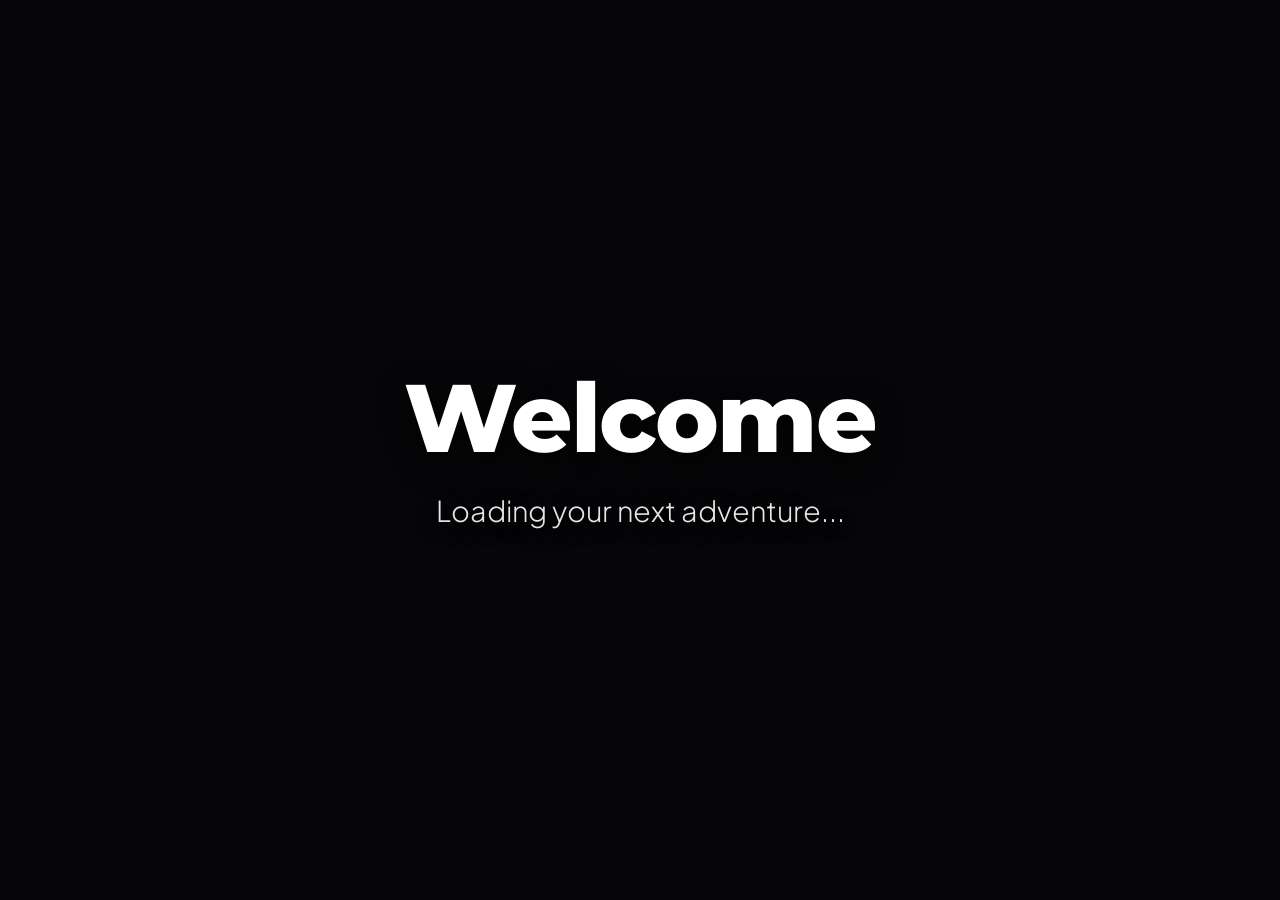
==== index.html @ 2913c12f "Add files via upload" ====
<!DOCTYPE html>
<html lang="en">
<head>
<meta charset="utf-8">
<meta name="viewport" content="width=device-width, initial-scale=1, viewport-fit=cover">
<title>TWSA Training & Services | Stay Safe. Stay Smart. Stay Ahead.</title>
<meta name="description" content="TWSA Training & Services is a Ugandan company delivering accredited safety, technical, driver and rider training for oil and gas, energy and construction.">
<link rel="preconnect" href="https://fonts.googleapis.com">
<link rel="preconnect" href="https://fonts.gstatic.com" crossorigin>
<link href="https://fonts.googleapis.com/css2?family=Montserrat:ital,wght@0,300;0,400;0,500;0,600;0,700;0,800;1,500&family=Plus+Jakarta+Sans:wght@400;500;600;700&display=swap" rel="stylesheet">
<link rel="stylesheet" href="https://cdnjs.cloudflare.com/ajax/libs/font-awesome/6.4.0/css/all.min.css">
<link rel="stylesheet" href="css/style.css">
<link rel="stylesheet" href="css/hero-slider.css">
</head>
<body>

<!-- =========================================
     INTRO VIDEO OVERLAY (index only)
     ========================================= -->
<div id="intro-overlay">
  <video class="hero-video" id="heroVideo" muted playsinline preload="auto"
    poster="images/hero.jpg"></video>
  <div class="hero-video-overlay"></div>
  <div class="intro-content">
    <h1>Welcome</h1>
    <p>Loading your next adventure...</p>
  </div>
</div>

<!-- =========================================
     MAIN WEBSITE (hidden until video ends)
     ========================================= -->
<div id="main-website">

<a class="skip" href="#main">Skip to content</a>

<!-- LAKBAY-STYLE HEADER -->
<header class="site">
  <a class="brand" href="index.html" aria-label="TWSA home">
    <img src="images/logo.png" alt="TWSA logo" width="40" height="40">
    <span><b>TWSA</b><small>Training &amp; Services</small></span>
  </a>

  <ul class="nav-links">
    <li class="active"><a href="index.html">Home</a></li>
    <li><a href="services.html">Services</a></li>
    <li><a href="index.html#driving">Driving</a></li>
    <li><a href="team.html">Team</a></li>
    <li><a href="contact.html">Contact</a></li>
  </ul>

  <div class="nav-buttons">
    <button class="theme" aria-label="Toggle dark mode"><i class="fa-regular fa-moon"></i></button>
    <a class="btn-login" href="contact.html" style="text-decoration:none">Get a quote</a>
  </div>
</header>

<main id="main">

<!-- HERO (Lakbay-style slider) -->
<section class="lk-hero">
  <div class="bg-image" id="main-bg"></div>
  <div class="overlay"></div>

  <div class="marquee-container">
    <div class="marquee-icon"><i class="fa-solid fa-helmet-safety"></i> <strong>Safety First:</strong></div>
    <div class="marquee-content"><span>Always wear appropriate PPE for your task. • Report all near-misses and hazards immediately. • Keep emergency exits and fire extinguishers clear at all times. • Follow lockout/tagout procedures before maintaining machinery. • Stay alert, avoid distractions, and never take unsafe shortcuts.</span></div>
  </div>

  <div class="hero-content">
    <div class="location"><i class="fa-solid fa-location-dot"></i> <span id="location-text">Kampala, Uganda</span></div>
    <h1 id="title-text">FIRE SAFETY<br>&amp; FIGHTING</h1>
    <p id="desc-text">Stay Safe. Stay Smart. Stay Ahead. Accredited safety and technical training for East Africa's workforce.</p>
    <div class="action-buttons">
      <a class="btn-explore" href="services.html">Explore courses</a>
      <a class="btn-bookmark" href="contact.html" aria-label="Request a quote"><i class="fa-regular fa-bookmark"></i></a>
    </div>
  </div>

  <div class="thumbnail-container">
    <button class="card active" aria-label="Fire safety"><img src="images/6.jpg" alt=""><div class="card-info"><small>Emergency response</small><h3>FIRE<br>FIGHTING</h3></div></button>
    <button class="card" aria-label="Fire marshal"><img src="images/5.jpg" alt=""><div class="card-info"><small>Hands-on drills</small><h3>FIRE<br>MARSHAL</h3></div></button>
    <button class="card" aria-label="Alarm systems"><img src="images/4.jpg" alt=""><div class="card-info"><small>Detection systems</small><h3>ALARMS &amp;<br>DETECTION</h3></div></button>
  </div>
</section>

<!-- STATS -->
<div class="stats">
  <div class="wrap">
    <ul>
      <li><b>1,200+</b><span>Certified trainees</span></li>
      <li><b>08</b><span>Satisfied partner companies</span></li>
      <li><b>10</b><span>Core training programs</span></li>
      <li><b>6</b><span>Lead trainers with national and international certification</span></li>
    </ul>
    <div class="stat-notes">
      <p><b>08 satisfied companies.</b> Proud to partner with forward-thinking companies, delivering tailored training and innovative solutions that drive growth, efficiency and lasting impact.</p>
      <p><b>1,200 certified trainees.</b> Successfully trained and certified over 1,200 individuals, equipping them with practical skills, industry knowledge and the confidence to excel in their careers.</p>
    </div>
  </div>
</div>

<!-- ABOUT -->
<section id="about">
  <div class="wrap">
    <div class="about-grid">
      <div class="about-photos">
        <img class="a1" src="images/about.jpg" alt="Trainees practising breathing apparatus rescue on a slope">
        <img class="a2" src="images/gas.jpg" alt="Hands holding a multi-gas detector during a training session">
      </div>
      <div class="about-copy">
        <div class="sec-head" style="margin-bottom:22px"><h2>Walk the journey. Level up.</h2></div>
        <p>More than a service provider, we are your trusted partner on the path to success. We believe in walking alongside you, empowering action through knowledge, driving growth through innovation, and turning your potential into tangible results.</p>
        <p>TWSA Training and Services is a Ugandan company committed to delivering professional, accredited, and industry-relevant training programs. We specialize in technical and safety training for the oil and gas, energy, and construction sectors, with a strong focus on national content and local workforce development.</p>
        <p>Our certifications ensure participants meet global standards, enhancing safety, compliance, and workforce skills across the region.</p>
        <div class="vm">
          <div>
            <h3>Vision</h3>
            <p>To be the trusted partner in workforce transformation and technical skills development across East Africa, driving excellence through quality training and strategic services.</p>
          </div>
          <div>
            <h3>Mission statement</h3>
            <p>To empower individuals and industries through world-class training, certification, and workforce solutions that support safety, competence, and sustainable development in key economic sectors.</p>
          </div>
        </div>
      </div>
    </div>
    <h3 class="sub-h" style="margin-top:70px">Why choose us?</h3>
    <ul class="why">
      <li>Quality Service Guaranteed</li>
      <li>Experience You Can Trust</li>
      <li>Certified &amp; Experienced Trainers</li>
      <li>Comprehensive Curriculum</li>
      <li>Flexible Scheduling</li>
      <li>Affordable Pricing</li>
    </ul>
  </div>
</section>

<!-- MORE PROGRAMS (from company profile) -->
<section id="programs">
  <div class="wrap">
    <div class="sec-head">
      <h2>Specialist technical programs</h2>
      <p>Beyond first aid, fire and driving, we train teams in inspection, hazardous-area and rescue skills. <a href="services.html">See all courses</a>.</p>
    </div>
    <div class="prog-grid">
      <article class="prog"><img src="images/iecex.jpg" alt="IECEx training" loading="lazy"><div class="prog-b"><h3>IECEx</h3><p>Explosive atmospheres, hazardous area classification and certified equipment use, for safe installation, inspection and maintenance that meets international standards and reduces fire and explosion risk.</p><ul><li>Explosive atmosphere awareness</li><li>Hazardous area classification</li><li>Certified equipment handling</li><li>Inspection and maintenance</li><li>IECEx standards compliance</li></ul></div></article>
      <article class="prog"><img src="images/thermal.jpg" alt="Thermal Insulation training" loading="lazy"><div class="prog-b"><h3>Thermal Insulation</h3><p>Skills to select, install and maintain insulation systems safely, improving energy efficiency, reducing heat loss and protecting equipment across industrial and construction sites.</p><ul><li>Insulation material knowledge</li><li>Proper installation techniques</li><li>Energy efficiency improvement</li><li>Safety compliance standards</li><li>Maintenance and inspection</li></ul></div></article>
      <article class="prog"><img src="images/bgas.jpg" alt="BGAS CSWIP training" loading="lazy"><div class="prog-b"><h3>BGAS CSWIP</h3><p>Welding inspection, non-destructive testing awareness and quality control, ensuring compliance with international standards and the integrity of welded structures.</p><ul><li>Welding inspection principles</li><li>NDT awareness basics</li><li>Quality control procedures</li><li>Standards compliance knowledge</li><li>Inspection reporting skills</li></ul></div></article>
      <article class="prog"><img src="images/rope.jpg" alt="High Angle Rope Rescue training" loading="lazy"><div class="prog-b"><h3>High Angle Rope Rescue</h3><p>Practical skills to access, secure and evacuate casualties from elevated or steep environments, with proper rope systems, anchor setup and teamwork.</p><ul><li>Rope system setup</li><li>Anchor point selection</li><li>Safe casualty handling</li><li>Team coordination skills</li><li>Rescue safety procedures</li></ul></div></article>
    </div>
  </div>
</section>

<!-- DRIVING & RIDER (moved from services.html) -->
<section id="driving" class="drive">
  <div class="wrap">
    <div class="sec-head">
      <h2>Driving &amp; Rider Department</h2>
      <p>Driving safety. Professionalism. Performance. Practical training solutions designed to enhance safety, competence, and professionalism on and off the road.</p>
    </div>

    <div class="drive-hero">
      <div class="ph">
        <img class="main" src="images/drv.jpg" alt="Driving instructor standing beside a TWSA training car with a learner at the wheel">
        <img class="sub" src="images/drvcar.jpg" alt="Instructor coaching a trainee driver inside a car">
        <div class="badge">Profile 2026</div>
      </div>
      <div>
        <h3>Developing safer, more competent and <i>responsible</i> drivers and riders.</h3>
        <p>TWSA Training &amp; Services provides driver development, rider training, road safety, and transport workforce training solutions. We equip drivers, riders, fleet operators, and transport personnel with the knowledge, practical skills, and professional attitude required to operate safely and efficiently in today's transport environment.</p>
        <p>Our programs focus on promoting road safety, reducing operational risks, improving fleet performance, and supporting compliance with transport regulations and industry best practices.</p>
        <div class="btns" style="margin-top:22px">
          <a class="btn orange" href="contact.html">Book driver training</a>
          <a class="btn ghost" href="tel:+256707128978">Call 0707 128 978</a>
        </div>
      </div>
    </div>

    <div class="dvm">
      <article><i class="fa-solid fa-binoculars" aria-hidden="true"></i><div><h3>Vision</h3><p>To become East Africa&rsquo;s leading provider of driver and rider training, road safety, and transport workforce development solutions.</p></div></article>
      <article><i class="fa-solid fa-mountain" aria-hidden="true"></i><div><h3>Mission</h3><p>To empower drivers and riders with the skills, knowledge, and attitude necessary to operate safely, responsibly, and professionally while contributing to safer roads and communities.</p></div></article>
    </div>

    <div class="dgrid">
      <article class="dcard">
        <div class="ph"><img src="images/hilux.jpg" alt="Trainees gathered around a pickup during a vehicle inspection session"></div>
        <h3>Driver Training Programs</h3>
        <ul>
          <li>Beginner Driver Training</li>
          <li>Defensive Driving Training</li>
          <li>Refresher Driver Training</li>
          <li>Corporate Driver Training</li>
          <li>4x4 Off-Road Training</li>
          <li>VIP Chauffeur Training</li>
        </ul>
      </article>
      <article class="dcard">
        <div class="ph"><img src="images/moto.jpg" alt="Motorcycle rider navigating cones on a training course"></div>
        <h3>Rider Training Programs</h3>
        <ul>
          <li>Motorcycle Rider Training</li>
          <li>Defensive Riding Techniques</li>
          <li>Commercial Rider (Boda) Training</li>
          <li>Delivery Rider Safety Training</li>
          <li>Inspection &amp; Maintenance Training</li>
          <li>Rider Road Safety Awareness</li>
        </ul>
      </article>
      <article class="dcard">
        <div class="ph"><img src="images/dfirst.jpg" alt="CPR practice on training manikins"></div>
        <h3>Safety &amp; Emergency</h3>
        <ul>
          <li>First Aid &amp; Emergency Response</li>
          <li>Fire Safety &amp; Fire Fighting</li>
          <li>Road Safety Awareness Training</li>
          <li>Occupational Health &amp; Safety</li>
          <li>Customer Care &amp; Professional Conduct</li>
          <li>Accident Prevention &amp; Risk Management</li>
        </ul>
      </article>
    </div>

    <div class="dwhy">
      <div class="ph">
        <img src="images/mirror.jpg" alt="Rear-view mirror showing a city road">
        <img src="images/wave.jpg" alt="Smiling driver waving from a car window">
        <img src="images/hardhat.jpg" alt="Safety professional wearing a yellow hard hat">
      </div>
      <div>
        <h3 style="font-size:1.8rem;margin-bottom:14px">Why choose our driving team?</h3>
        <p style="margin-bottom:22px">Dedicated to developing safer, more competent, and responsible drivers and riders through practical, industry-focused training that promotes road safety, enhances professional skills, and builds confidence for today&rsquo;s transport environment.</p>
        <ul>
          <li><b>Experienced trainers</b><span>Qualified instructors with practical industry experience and a passion for road safety.</span></li>
          <li><b>Practical learning approach</b><span>Theory combined with hands-on exercises for real-world skills and confidence.</span></li>
          <li><b>Safety-focused training</b><span>Every course emphasizes safe driving, responsible riding, hazard awareness and accident prevention.</span></li>
          <li><b>Flexible delivery</b><span>At our premises or client locations, with schedules tailored to participant needs.</span></li>
          <li><b>Registration &amp; certification</b><span>Structured training, assessments, and certificates of completion where applicable.</span></li>
          <li><b>Commitment to excellence</b><span>Continuous improvement, professionalism and customer satisfaction in every program.</span></li>
        </ul>
      </div>
    </div>

    <h3 class="dimpact-h">Our impact</h3>
    <p class="dimpact-intro">Reflecting our dedication to developing safer drivers, responsible riders, and skilled professionals through practical, industry-focused training.</p>
    <div class="dimpact">
      <div><b>100+</b><span>Individuals trained</span></div>
      <div><b>20+</b><span>Training sessions conducted</span></div>
      <div><b>20+</b><span>Organizations served</span></div>
      <div><b>10+</b><span>Training categories</span></div>
      <div><b>95%</b><span>Practical training approach</span></div>
      <div><b>100%</b><span>Commitment to safety &amp; professional development</span></div>
    </div>

    <div class="dcontact">
      <div>
        <h3>Contact the Driving &amp; Rider Department</h3>
        <p><b>Address:</b> Kyanja Ring Road, Opposite Kyanja Muslim Pri School.<br><b>Tel:</b> <a href="tel:+256707128978">+256 (0)707 128 978</a><br><b>Email:</b> <a href="mailto:info@twsa.ug">info@twsa.ug</a><br><b>Web:</b> <a href="https://www.twsa.ug">www.twsa.ug</a></p>
        <img class="qr" src="images/qr.png" alt="QR code linking to www.twsa.ug" width="140" height="140" loading="lazy">
        <small>Scan to visit www.twsa.ug</small>
      </div>
      <img class="sup" src="images/support.jpg" alt="Smiling TWSA support agent on a phone call" loading="lazy">
    </div>
  </div>
</section>
<!-- CLIENTS -->
<section id="clients" class="alt">
  <div class="wrap">
    <div class="sec-head">
      <h2>Trusted by companies and institutions</h2>
      <p>Individuals, businesses, and institutions seeking professional training solutions that promote safety, competence, and operational excellence.</p>
    </div>

    <h3 class="sub-h">Our clients</h3>
    <div class="logos">
      <div class="logo-chip"><img src="images/clients/sinopec.png" alt="SINOPEC logo" loading="lazy"></div>
      <div class="logo-chip"><img src="images/clients/excel.png" alt="Excel Construction Ltd logo" loading="lazy"></div>
      <div class="logo-chip"><img src="images/terrain.png" alt="Terrain Services Ltd logo" loading="lazy"></div>
      <div class="logo-chip"><img src="images/clients/faras.png" alt="FARAS logo" loading="lazy"></div>
      <div class="logo-chip"><img src="images/clients/seco.png" alt="Seco Marine (U) Ltd logo" loading="lazy"></div>
      <div class="logo-chip"><img src="images/clients/hygiene.png" alt="Hygiene Consultants logo" loading="lazy"></div>
       <div class="logo-chip"><img src="images/clients/mc.png" alt="McDermott logo" loading="lazy"></div>
      <div class="logo-chip"><img src="images/clients/plum.png" alt="Plumb Base Uganda Ltd logo" loading="lazy"></div>
    </div>

    <h3 class="sub-h">Our partners</h3>
    <div class="logos">
      <div class="logo-chip navyc">Institute for Oil &amp; Gas Sector (IOGS)</div>
      <div class="logo-chip bluec">Dynaquest Energy Limited</div>
      <div class="logo-chip green">Score QC Training &amp; Services</div>
      <div class="logo-chip">deepEX &mdash; your hazardous area partner</div>
    </div>

    <h3 class="sub-h">Registration &amp; memberships</h3>
    <div class="logos" style="margin-bottom:0">
      <div class="logo-chip bluec">Highfield Qualifications</div>
      <div class="logo-chip red">PECB</div>
      <div class="logo-chip">Uganda Revenue Authority (URA)</div>
      <div class="logo-chip">Ministry of Works &amp; Transport</div>
      <div class="logo-chip">Ministry of Gender, Labour &amp; Social Development</div>
      <div class="logo-chip navyc">IIRSM</div>
      <div class="logo-chip">Petroleum Authority of Uganda</div>
      <div class="logo-chip bluec">Uganda Registration Services Bureau (URSB)</div>
    </div>
  </div>
</section>

</main>

<!-- FAB -->
<div class="fab-container">
  <a class="fab fab-call" href="tel:+256707128978" aria-label="Call us">
    <svg viewBox="0 0 24 24"><path d="M6.62 10.79a15.05 15.05 0 006.59 6.59l2.2-2.2a1 1 0 011.01-.24c1.12.37 2.33.57 3.58.57a1 1 0 011 1V20a1 1 0 01-1 1C9.61 21 3 14.39 3 6a1 1 0 011-1h3.5a1 1 0 011 1c0 1.25.2 2.46.57 3.58a1 1 0 01-.25 1.01l-2.2 2.2z"/></svg>
  </a>
  <a class="fab fab-mail" href="mailto:info@twsa.ug" aria-label="Email us">
    <svg viewBox="0 0 24 24"><path d="M20 4H4a2 2 0 00-2 2v12a2 2 0 002 2h16a2 2 0 002-2V6a2 2 0 00-2-2zm0 4l-8 5-8-5V6l8 5 8-5v2z"/></svg>
  </a>
</div>

<!-- BOTTOM TAB (mobile) -->
<nav class="bottom-tab" aria-label="Mobile navigation">
  <a href="index.html" class="active">
    <svg viewBox="0 0 24 24"><path d="M10 20v-6h4v6h5v-8h3L12 3 2 12h3v8z"/></svg>
    <span>Home</span>
  </a>
  <a href="services.html">
    <svg viewBox="0 0 24 24"><path d="M12 2C6.48 2 2 6.48 2 12s4.48 10 10 10 10-4.48 10-10S17.52 2 12 2zm-2 15l-5-5 1.41-1.41L10 14.17l7.59-7.59L19 8l-9 9z"/></svg>
    <span>Services</span>
  </a>
  <a href="team.html">
    <svg viewBox="0 0 24 24"><path d="M16 11c1.66 0 2.99-1.34 2.99-3S17.66 5 16 5c-1.66 0-3 1.34-3 3s1.34 3 3 3zm-8 0c1.66 0 2.99-1.34 2.99-3S9.66 5 8 5C6.34 5 5 6.34 5 8s1.34 3 3 3zm0 2c-2.33 0-7 1.17-7 3.5V19h14v-2.5c0-2.33-4.67-3.5-7-3.5zm8 0c-.29 0-.62.02-.97.05 1.16.84 1.97 1.97 1.97 3.45V19h6v-2.5c0-2.33-4.67-3.5-7-3.5z"/></svg>
    <span>Team</span>
  </a>
  <a href="contact.html">
    <svg viewBox="0 0 24 24"><path d="M20 4H4a2 2 0 00-2 2v12a2 2 0 002 2h16a2 2 0 002-2V6a2 2 0 00-2-2zm0 4l-8 5-8-5V6l8 5 8-5v2z"/></svg>
    <span>Contact</span>
  </a>
</nav>

<footer>
  <div class="wrap">
    <div class="foot">
      <a class="brand" href="index.html"><img src="images/logo.png" alt="" width="46" height="46"><span><b>TWSA</b><small>Stay Safe. Stay Smart. Stay Ahead.</small></span></a>
      <nav aria-label="Footer">
        <a href="index.html">Home</a>
        <a href="services.html">Services</a>
        <a href="index.html#driving">Driving &amp; Rider</a>
        <a href="team.html">Team</a>
        <a href="contact.html#projects">Projects</a>
        <a href="contact.html">Contact</a>
      </nav>
    </div>
    <div class="copy">
      <span>&copy; <span id="yr"></span> TWSA Trading Company Ltd. All rights reserved.</span>
      <span>Kyanja Ring Road, Kampala, Uganda</span>
    </div>
  </div>
</footer>

<button class="top" id="toTop" aria-label="Back to top">&#8593;</button>

</div><!-- /#main-website -->

<script src="js/app.js"></script>
</body>
</html>
---- css/style.css ----
:root{
  --blue:#2D56A6; --blue-deep:#1F3F80; --navy:#1B2733; --sky:#4DB3E0; --sky-soft:#E6F3FA;
  --red:#D42A2A; --orange:#FF5500; --royal:#0009D9; --grey:#E4E6EA; --grey-line:#C9CDD6;
  --bg:#FFFFFF; --bg-alt:#F3F6FB; --ink:#1B2733; --ink-soft:#4A5666; --card:#FFFFFF;
  --head:'Montserrat',system-ui,-apple-system,'Segoe UI',Arial,sans-serif;
  --body:'Plus Jakarta Sans','Montserrat',system-ui,-apple-system,'Segoe UI',Arial,sans-serif;
  --maxw:1180px;
  box-sizing:border-box; padding-top:env(safe-area-inset-top,0px); padding-bottom:env(safe-area-inset-bottom,0px);
}
html{scroll-behavior:smooth;scroll-padding-top:calc(84px + env(safe-area-inset-top,0px))}
*,*::before,*::after{box-sizing:border-box}
body{margin:0;background:var(--bg);color:var(--ink);font-family:var(--body);font-size:16px;line-height:1.65;-webkit-font-smoothing:antialiased;padding-bottom:0}
img{max-width:100%;display:block}
a{color:inherit}
h1,h2,h3,h4{font-family:var(--head);line-height:1.15;margin:0;letter-spacing:-.01em}
p{margin:0}
:focus-visible{outline:3px solid var(--sky);outline-offset:3px;border-radius:4px}
.wrap{width:min(var(--maxw),100% - 40px);margin-inline:auto}
.skip{position:absolute;left:-999px;top:8px;background:#fff;color:#000;padding:8px 14px;z-index:200}
.skip:focus{left:8px}

/* =========================================
   INTRO VIDEO OVERLAY (Lakbay-style)
   ========================================= */
#intro-overlay{
  position:fixed; inset:0; width:100%; height:100vh;
  background:#0b0b0e; z-index:9999;
  display:flex; align-items:center; justify-content:center;
  text-align:center; transition:opacity 1s ease;
}
#intro-overlay.fade-out{opacity:0;pointer-events:none}
.hero-video{
  position:absolute; top:0; left:0;
  width:100%; height:100%;
  object-fit:cover; z-index:0; pointer-events:none;
}
.hero-video-overlay{
  position:absolute; inset:0;
  background:rgba(0,0,0,.45); z-index:1;
}
.intro-content{
  position:relative; z-index:2;
  max-width:800px; padding:2rem;
  color:#fff;
}
.intro-content h1{
  font-size:clamp(3rem,10vw,6rem); font-weight:800;
  letter-spacing:-.02em; line-height:1.1;
  text-shadow:0 8px 30px rgba(0,0,0,.6);
  font-family:var(--head);
}
.intro-content p{
  font-size:clamp(1.2rem,4vw,1.8rem);
  margin-top:1rem; opacity:.9; font-weight:300;
  text-shadow:0 4px 20px rgba(0,0,0,.5);
}

/* Main website hidden until video ends (index only) */
body.has-intro #main-website{opacity:0;transition:opacity 1s ease;display:none}
body.has-intro #main-website.show{display:block;animation:fadeInMain 1s ease forwards}
@keyframes fadeInMain{0%{opacity:0}100%{opacity:1}}
body.has-intro{overflow:hidden}
body.has-intro.revealed{overflow:auto}

/* =========================================
   LAKBAY-STYLE HEADER
   ========================================= */
header.site{
  position:fixed; top:0; left:0; right:0;
  z-index:100;
  display:flex; align-items:center; justify-content:space-between;
  padding:18px 40px;
  background:transparent;
  color:#fff;
  transition:background .35s ease, color .35s ease, box-shadow .35s ease, padding .35s ease;
  padding-top:calc(18px + env(safe-area-inset-top,0px));
}
header.site.scrolled{
  background:rgba(255,255,255,.97);
  color:#333;
  box-shadow:0 2px 14px rgba(0,0,0,.08);
  padding-top:calc(12px + env(safe-area-inset-top,0px));
  padding-bottom:12px;
}
header.site.on-light{
  background:rgba(255,255,255,.97);
  color:#333;
  box-shadow:0 2px 14px rgba(0,0,0,.08);
}

.brand{
  display:flex; align-items:center; gap:10px;
  text-decoration:none; color:inherit;
  font-family:var(--head); font-weight:800;
  font-size:22px; letter-spacing:2px;
}
.brand img{width:40px;height:40px;border-radius:6px}
.brand span small{
  display:block; font-size:.6rem; font-weight:500;
  letter-spacing:.05em; opacity:.75; margin-top:-2px;
}
header.site.scrolled .brand b,
header.site.on-light .brand b{color:var(--blue)}
header.site.scrolled .brand small,
header.site.on-light .brand small{color:var(--ink-soft)}

.nav-links{
  list-style:none; display:flex; gap:34px;
  margin:0; padding:0;
  position:absolute; left:50%; transform:translateX(-50%);
}
.nav-links li a{
  text-decoration:none; color:inherit;
  font-family:var(--head); font-weight:500; font-size:14px;
  transition:color .25s;
  position:relative;
}
.nav-links li a:hover,
.nav-links li.active a{color:var(--sky);font-weight:700}
header.site.scrolled .nav-links li a:hover,
header.site.scrolled .nav-links li.active a,
header.site.on-light .nav-links li a:hover,
header.site.on-light .nav-links li.active a{color:#7c6034}

.nav-buttons{
  display:flex; align-items:center; gap:14px;
}
.nav-buttons .theme{
  background:none; border:0; color:inherit;
  font-size:16px; cursor:pointer; padding:6px;
}
.btn-signup, .btn-login{
  padding:8px 20px; border-radius:5px;
  border:1px solid currentColor;
  cursor:pointer; font-weight:600;
  font-family:var(--head); font-size:13px;
  background:transparent; color:inherit;
  transition:background .2s, color .2s;
}
.btn-signup:hover{background:rgba(255,255,255,.15)}
header.site.scrolled .btn-signup:hover,
header.site.on-light .btn-signup:hover{background:rgba(0,0,0,.06)}
.btn-login{
  background:#5E5029; color:#fff; border:none;
}
.btn-login:hover{background:#4a3f1f}

/* mobile hamburger (hidden by default; nav-links become bottom tab) */
.burger{display:none}

/* =========================================
   PAGE BANNER (inner pages)
   ========================================= */
.page-banner{
  background:linear-gradient(135deg,var(--blue-deep),var(--blue));
  color:#fff; padding:140px 0 70px;
  position:relative; overflow:hidden;
}
.page-banner::after{
  content:""; position:absolute; left:0; right:0; bottom:0; height:8px;
  background:linear-gradient(90deg,var(--sky),var(--blue),var(--red));
}
.page-banner h1{font-size:clamp(2rem,4vw,3rem);font-weight:800;margin-bottom:12px}
.page-banner p{color:#EAF1FB;max-width:640px;font-size:1.05rem}

/* =========================================
   HERO (home page)
   ========================================= */
.hero{
  position:relative; background:var(--blue); color:#fff;
  overflow:hidden; isolation:isolate;
}
.hero-photo{
  position:absolute; inset:0 0 0 38%; z-index:-2;
  clip-path:polygon(18% 0,100% 0,100% 100%,0 100%);
}
.hero-photo img{width:100%;height:100%;object-fit:cover;object-position:center 30%}
.hero::after{
  content:""; position:absolute; left:0; right:0; bottom:0; height:10px;
  background:linear-gradient(90deg,var(--sky),var(--blue),var(--red)); z-index:1;
}
.hero-slash{
  position:absolute; z-index:-1; left:-10%; bottom:-40px;
  width:60%; height:120px;
  background:linear-gradient(90deg,rgba(77,179,224,.55),transparent);
  transform:skewY(-18deg);
}
.hero-in{
  padding:160px 0 110px;
  min-height:min(90vh,760px);
  display:flex; flex-direction:column; justify-content:center;
  max-width:540px;
}
.hero .tag{
  font-family:var(--head); font-weight:600; font-size:1.02rem; color:#fff;
  margin-bottom:18px; display:flex; gap:14px; flex-wrap:wrap;
}
.hero .tag span{
  padding:4px 12px; border-left:3px solid var(--red);
  background:rgba(255,255,255,.12);
}
.hero h1{font-size:clamp(2.1rem,4.4vw,3.4rem);font-weight:800;margin-bottom:20px}
.hero p.lead{font-size:1.1rem;max-width:520px;color:#EAF1FB;margin-bottom:30px}
.btns{display:flex;gap:12px;flex-wrap:wrap}
.btn{
  display:inline-flex; align-items:center; gap:8px;
  padding:14px 26px; border-radius:6px;
  font-family:var(--head); font-weight:700; font-size:.92rem;
  text-decoration:none; border:2px solid transparent;
  cursor:pointer; transition:background .2s,color .2s,border-color .2s;
}
.btn.primary{background:var(--red);color:#fff}
.btn.primary:hover{background:#b81f1f}
.btn.ghost{border-color:#fff;color:#fff;background:transparent}
.btn.ghost:hover{background:#fff;color:var(--blue)}
.btn.blue{background:var(--blue);color:#fff}
.btn.blue:hover{background:var(--blue-deep)}
.btn.orange{background:var(--orange);color:#fff}
.btn.orange:hover{background:#e04a00}
.hero-in>*{animation:rise .8s both}
.hero-in>*:nth-child(2){animation-delay:.1s}
.hero-in>*:nth-child(3){animation-delay:.2s}
.hero-in>*:nth-child(4){animation-delay:.3s}
@keyframes rise{from{opacity:0;transform:translateY(22px)}to{opacity:1;transform:none}}

/* =========================================
   SECTIONS & UI (unchanged content blocks)
   ========================================= */
.stats{background:var(--navy);color:#fff}
.stats ul{list-style:none;margin:0;padding:0;display:grid;grid-template-columns:repeat(4,1fr)}
.stats li{padding:30px 22px;border-left:1px solid rgba(255,255,255,.14)}
.stats li:first-child{border-left:0}
.stats b{display:block;font-family:var(--head);font-size:clamp(2rem,4vw,2.9rem);font-weight:800;color:var(--sky);line-height:1}
.stats span{font-size:.92rem;color:#CBD5E3}

section{padding:92px 0}
section.alt{background:var(--bg-alt)}
.sec-head{max-width:700px;margin-bottom:46px}
.sec-head h2{font-size:clamp(1.8rem,3.4vw,2.7rem);font-weight:800;margin-bottom:14px}
.sec-head h2::after{content:"";display:block;width:64px;height:5px;background:var(--blue);margin-top:16px}
.sec-head p{color:var(--ink-soft);font-size:1.05rem}
.center{text-align:center;margin-inline:auto}
.center h2::after{margin-inline:auto}

/* about */
.about-grid{display:grid;grid-template-columns:1.05fr 1fr;gap:56px;align-items:center}
.about-photos{position:relative;padding-bottom:70px}
.about-photos .a1{width:88%;border-radius:4px;aspect-ratio:3/2;object-fit:cover;box-shadow:12px 12px 0 var(--sky)}
.about-photos .a2{position:absolute;right:0;bottom:0;width:46%;aspect-ratio:1/1;object-fit:cover;border:8px solid var(--bg);border-radius:4px}
.about-copy p{color:var(--ink-soft);margin-bottom:16px}
.vm{display:grid;gap:16px;margin-top:26px}
.vm div{background:var(--blue);color:#fff;padding:22px 26px 22px 28px;clip-path:polygon(0 0,100% 0,calc(100% - 22px) 100%,0 100%)}
.vm h3{font-size:1rem;margin-bottom:6px;padding-bottom:8px;border-bottom:2px solid rgba(255,255,255,.7);display:inline-block}
.vm p{color:#E8F0FB;margin:0;font-size:.95rem}
.why{margin-top:60px;display:grid;grid-template-columns:repeat(3,1fr);gap:0 40px;padding:0}
.why li{list-style:none;padding:16px 0 16px 26px;border-bottom:1px solid var(--grey-line);position:relative;font-family:var(--head);font-weight:600;font-size:.95rem}
.why li::before{content:"";position:absolute;left:0;top:25px;width:12px;height:12px;border-radius:50%;background:var(--sky)}

/* services */
.filters{display:flex;gap:8px;flex-wrap:wrap;margin-bottom:30px}
.filters button{font-family:var(--head);font-weight:700;font-size:.85rem;padding:10px 18px;border:2px solid var(--blue);background:transparent;color:var(--blue);border-radius:999px;cursor:pointer}
.filters button[aria-pressed="true"]{background:var(--blue);color:#fff}
.svc-grid{display:grid;grid-template-columns:repeat(auto-fill,minmax(260px,1fr));gap:24px}
.svc{background:var(--card);border:1px solid var(--grey-line);display:flex;flex-direction:column;text-align:left;padding:0;cursor:pointer;font:inherit;color:inherit;overflow:hidden;border-radius:4px}
.svc .ph{aspect-ratio:16/10;overflow:hidden;position:relative}
.svc .ph img{width:100%;height:100%;object-fit:cover;transition:transform .5s}
.svc:hover .ph img{transform:scale(1.05)}
.svc h3{background:var(--blue);color:#fff;font-size:1rem;padding:15px 22px;clip-path:polygon(0 0,100% 0,calc(100% - 26px) 100%,0 100%);margin-right:0}
.svc .tx{padding:18px 22px 22px;color:var(--ink-soft);font-size:.92rem;flex:1;display:flex;flex-direction:column;gap:12px}
.svc .tx span:first-child{display:-webkit-box;-webkit-box-orient:vertical;overflow:hidden}
.svc .more{font-family:var(--head);font-weight:700;color:var(--blue);font-size:.84rem;margin-top:auto}
.svc[hidden]{display:none}
dialog{border:0;padding:0;border-radius:6px;background:var(--card);color:var(--ink);width:min(760px,calc(100% - 28px));max-height:calc(100vh - 40px);overflow:auto;position:relative}
dialog::backdrop{background:rgba(15,23,34,.72)}
.dlg-img{aspect-ratio:16/8;width:100%;object-fit:cover}
.dlg-body{padding:28px 32px 34px}
.dlg-body h3{font-size:1.6rem;margin-bottom:12px}
.dlg-body p{color:var(--ink-soft);margin-bottom:20px}
.dlg-body h4{background:var(--grey);padding:8px 16px;font-size:.95rem;margin-bottom:12px;color:var(--blue)}
.dlg-body ul{margin:0 0 24px;padding-left:20px}
.dlg-body li{margin-bottom:6px}
.close{position:absolute;right:12px;top:12px;width:42px;height:42px;border-radius:50%;border:0;background:#fff;color:#000;font-size:1.5rem;cursor:pointer;line-height:1;z-index:2}

/* driving dept */
.drive{background:var(--royal);color:#f7f5f5;position:relative;overflow:hidden}
.drive .sec-head p{color:#D5D9FF}
.drive .sec-head h2::after{background:var(--orange)}
.drive-hero{display:grid;grid-template-columns:1.1fr 1fr;gap:48px;align-items:center;margin-bottom:56px}
.drive-hero .ph{position:relative}
.drive-hero .ph img.main{width:100%;aspect-ratio:4/3;object-fit:cover;border-radius:6px}
.drive-hero .ph img.sub{position:absolute;right:-14px;bottom:-34px;width:42%;aspect-ratio:4/3;object-fit:cover;border:6px solid var(--royal);border-radius:6px}
.drive-hero .badge{position:absolute;left:-12px;top:22px;background:var(--orange);color:#fff;font-family:var(--head);font-weight:700;padding:10px 18px;font-size:.9rem}
.drive-hero h3{font-size:clamp(1.6rem,3vw,2.3rem);margin-bottom:16px}
.drive-hero h3 i{font-style:italic;color:var(--orange)}
.drive-hero p{color:#E1E4FF;margin-bottom:14px}
.dgrid{display:grid;grid-template-columns:repeat(3,1fr);gap:26px}
.dcard{background:#F1F2F5;color:#1B2733;border-radius:12px;overflow:visible;position:relative;padding-bottom:10px}
.dcard .ph{height:190px;overflow:hidden;border-radius:12px 12px 0 0}
.dcard .ph img{width:100%;height:100%;object-fit:cover}
.dcard h3{background:#1B2733;color:#fff;font-size:1.05rem;text-align:center;padding:14px 16px;margin:-26px 24px 14px;border:4px solid var(--royal);border-radius:10px;position:relative}
.dcard ul{list-style:none;margin:0;padding:6px 22px 16px}
.dcard li{padding:7px 0 7px 26px;position:relative;font-size:.95rem}
.dcard li::before{content:"";position:absolute;left:0;top:13px;width:10px;height:10px;background:var(--royal);clip-path:polygon(0 0,60% 0,100% 50%,60% 100%,0 100%,40% 50%)}
.dwhy{margin-top:64px;display:grid;grid-template-columns:1fr 1.4fr;gap:44px;align-items:center}
.dwhy .ph{display:grid;grid-template-columns:1fr 1fr;gap:12px}
.dwhy .ph img{width:100%;height:100%;object-fit:cover;border-radius:8px;min-height:240px}
.dwhy .ph img:first-child{grid-column:1/-1;aspect-ratio:16/9;min-height:0}
.dwhy ul{list-style:none;margin:0;padding:0;display:grid;grid-template-columns:1fr 1fr;gap:22px 30px}
.dwhy li{border-left:4px solid var(--orange);padding-left:14px}
.dwhy li b{display:block;font-family:var(--head);margin-bottom:4px}
.dwhy li span{color:#D5D9FF;font-size:.92rem}
.dimpact{margin-top:60px;display:grid;grid-template-columns:repeat(6,1fr);gap:0;border-top:1px solid rgba(255,255,255,.25)}
.dimpact div{padding:24px 14px 0;border-left:1px solid rgba(255,255,255,.2)}
.dimpact div:first-child{border-left:0;padding-left:0}
.dimpact b{display:block;font-family:var(--head);font-size:2rem;color:var(--orange);font-weight:800;line-height:1.1}
.dimpact span{font-size:.85rem;color:#D5D9FF;display:block}
/* Contact block text on the Driving section (index page) */
.dcontact p{color:#000}
.dcontact p a{color:#000;text-decoration:none;border-bottom:1px solid rgba(0,0,0,.35)}
.dcontact p a:hover{color:var(--blue);border-bottom-color:var(--blue)}
.dcontact{display:grid;grid-template-columns:1fr 1fr;gap:34px;align-items:center;margin-top:56px;background:var(--bg-alt);border-radius:16px;overflow:hidden}
.dcontact>div{padding:34px}
.dcontact h3{font-size:1.4rem;margin-bottom:14px}
.dcontact p{margin-bottom:16px}
.dcontact .qr{width:140px;height:140px;border:6px solid #fff;border-radius:6px}
.dcontact small{display:block;margin-top:6px;color:var(--ink-soft)}
.dcontact .sup{width:100%;height:100%;min-height:320px;object-fit:cover}
@media (max-width:768px){.dvm,.dcontact{grid-template-columns:1fr}.dcontact>div{padding:24px}.dcontact .sup{min-height:220px}}
/* team */
.mgmt{display:grid;grid-template-columns:repeat(3,1fr);gap:26px;margin-bottom:70px}
.person{background:var(--card);border:1px solid var(--grey-line);padding:28px 26px;border-top:5px solid var(--blue)}
.avatar{width:72px;height:72px;border-radius:50%;border:4px solid var(--blue);display:grid;place-items:center;font-family:var(--head);font-weight:800;color:var(--blue);font-size:1.25rem;background:var(--sky-soft);margin-bottom:16px}
.person h3{font-size:1.1rem}
.person .role{font-family:var(--head);font-weight:600;font-size:.82rem;color:var(--red);padding:6px 0;margin:6px 0 12px;border-top:1px solid var(--grey-line);border-bottom:1px solid var(--grey-line)}
.person ul{margin:0;padding-left:18px;color:var(--ink-soft);font-size:.9rem}
.person li{margin-bottom:4px}
.trainers{display:grid;grid-template-columns:1fr 1fr;gap:0;position:relative}
.trainer-photo{position:relative;min-height:360px;overflow:hidden}
.trainer-photo img{position:absolute;inset:0;width:100%;height:100%;object-fit:cover;object-position:center 20%}
.trainer-list{background:var(--blue);color:#fff;padding:34px 34px;display:grid;gap:20px}
.trainer-list article{border-bottom:1px solid rgba(255,255,255,.25);padding-bottom:16px}
.trainer-list article:last-child{border:0;padding:0}
.trainer-list h4{font-size:1rem}
.trainer-list h4 small{display:block;font-weight:500;font-size:.8rem;color:#CFE0FA;margin-top:2px}
.trainer-list p{font-size:.86rem;color:#E4EDFB;margin-top:6px}
.trainers.full{grid-template-columns:.8fr 1.2fr}
.trainer-list{grid-template-columns:1fr 1fr;gap:18px 28px;align-content:start}
.trainer-list article{border:0;padding:0 0 4px}
.trainer-list .ttl{grid-column:1/-1;font-size:1.6rem;margin-bottom:4px}

/* projects */
.gallery{display:grid;grid-template-columns:repeat(4,1fr);gap:14px}
.gal{position:relative;border:0;padding:0;cursor:pointer;overflow:hidden;aspect-ratio:4/3;background:#000;border-radius:4px}
.gal img{width:100%;height:100%;object-fit:cover;transition:transform .5s,opacity .3s}
.gal:hover img{transform:scale(1.06);opacity:.85}
.gal span{position:absolute;left:0;right:0;bottom:0;padding:26px 12px 10px;background:linear-gradient(transparent,rgba(15,23,34,.92));color:#fff;text-align:left;font-family:var(--head);font-size:.8rem;font-weight:600}
.gal span em{display:block;font-style:normal;font-weight:500;color:var(--sky);font-size:.74rem}
.gal.big{grid-column:span 2;grid-row:span 2;aspect-ratio:auto}
#lb{background:#000;width:min(1000px,calc(100% - 20px));padding:0}
#lb img{width:100%;max-height:78vh;object-fit:contain;background:#000}
#lb p{padding:14px 20px;color:#fff;font-family:var(--head);font-weight:600;background:var(--blue);margin:0}

/* =========================================
   CLIENTS
   - "Our clients"      → image logos (img inside .logo-chip)
   - "Our partners"     → text chips with colour modifiers
   - "Registrations"    → text chips with colour modifiers
   ========================================= */
.logos{display:grid;grid-template-columns:repeat(auto-fill,minmax(170px,1fr));gap:14px;margin-bottom:46px}
.logo-chip{
  border:1px solid var(--grey-line);
  background:var(--card);
  display:flex; align-items:center; justify-content:center;
  gap:10px;
  padding:16px 18px;
  min-height:96px;
  border-radius:8px;
  text-align:center;
  font-family:var(--head); font-weight:700; font-size:.9rem; color:var(--ink);
  transition:transform .2s, box-shadow .2s, border-color .2s;
}

/* Image logo chips (Our clients) */
.logo-chip img{
  max-height:52px;
  max-width:100%;
  width:auto;
  height:auto;
  object-fit:contain;
  filter:grayscale(15%);
  transition:filter .2s, transform .2s;
}

/* Text-only chips with colour variants (Our partners / Registrations) */
.logo-chip.red{color:#E03B1B}
.logo-chip.green{color:#0F8A3C}
.logo-chip.bluec{color:#1563A8}
.logo-chip.navyc{color:#2B3E80}

/* Hover */
.logo-chip:hover{
  transform:translateY(-3px);
  box-shadow:0 6px 18px rgba(31,63,128,.12);
  border-color:var(--sky);
}
.logo-chip:hover img{filter:grayscale(0%);transform:scale(1.04)}

.sub-h{font-size:1.1rem;margin-bottom:16px;font-weight:700;display:flex;align-items:center;gap:12px}
.sub-h::after{content:"";flex:1;height:1px;background:var(--grey-line)}

/* dark-mode friendliness for client logos */
body.dark-mode .logo-chip{background:#fff}
body.dark-mode .logo-chip.navyc,
body.dark-mode .logo-chip.bluec,
body.dark-mode .logo-chip.green,
body.dark-mode .logo-chip.red{background:var(--card);color:inherit}

/* contact */
.contact{background:var(--navy);color:#fff;position:relative;overflow:hidden}
.contact-grid{display:grid;grid-template-columns:1fr 1.1fr;gap:56px}
.contact h2{font-size:clamp(1.8rem,3.4vw,2.7rem);font-weight:800;margin-bottom:20px}
.contact h2 span{color:var(--sky)}
.contact dl{margin:0 0 26px;display:grid;gap:18px}
.contact dt{font-family:var(--head);font-weight:700;color:var(--sky);font-size:.85rem}
.contact dd{margin:0;font-size:1.05rem}
.contact dd a{text-decoration:none;border-bottom:1px solid rgba(255,255,255,.4)}
.contact-photo{border-radius:6px;overflow:hidden;aspect-ratio:16/9}
.contact-photo img{width:100%;height:100%;object-fit:cover}
form{background:#fff;color:#1B2733;padding:32px;border-radius:6px;display:grid;gap:16px}
form h3{font-size:1.3rem}
label{font-family:var(--head);font-weight:600;font-size:.84rem;display:grid;gap:6px}
input,select,textarea{font:inherit;padding:12px 14px;border:1.5px solid #B8C0CE;border-radius:6px;background:#fff;color:#1B2733;width:100%}
input:focus,select:focus,textarea:focus{outline:3px solid var(--sky);border-color:var(--blue)}
textarea{min-height:120px;resize:vertical}
.row2{display:grid;grid-template-columns:1fr 1fr;gap:14px}
.note{font-size:.84rem;color:#4A5666;min-height:1.2em}

footer{background:#121B26;color:#B9C4D4;padding:42px 0 30px;font-size:.9rem}
.foot{display:flex;justify-content:space-between;gap:26px;flex-wrap:wrap;align-items:center}
.foot .brand b{color:#fff}.foot .brand small{color:#B9C4D4}
.foot nav{display:flex;gap:18px;flex-wrap:wrap}
.foot nav a{text-decoration:none}.foot nav a:hover{color:#fff}
.copy{margin-top:26px;padding-top:20px;border-top:1px solid rgba(255,255,255,.12);display:flex;justify-content:space-between;flex-wrap:wrap;gap:8px;font-size:.8rem}
.top{position:fixed;right:18px;bottom:calc(18px + env(safe-area-inset-bottom,0px));width:46px;height:46px;border-radius:50%;border:0;background:var(--red);color:#fff;font-size:1.2rem;cursor:pointer;opacity:0;pointer-events:none;transition:opacity .25s;z-index:40}
.top.show{opacity:1;pointer-events:auto}

/* FAB */
.fab-container{position:fixed;bottom:calc(88px + env(safe-area-inset-bottom,0px));right:18px;z-index:60;display:flex;flex-direction:column;gap:10px;align-items:flex-end}
.fab{width:52px;height:52px;border-radius:50%;display:flex;align-items:center;justify-content:center;box-shadow:0 4px 14px rgba(0,0,0,.25);cursor:pointer;text-decoration:none;transition:transform .2s,background .2s;border:0}
.fab:hover{transform:scale(1.08)}
.fab-call{background:var(--blue);color:#fff}
.fab-mail{background:var(--red);color:#fff}
.fab svg{width:24px;height:24px;fill:currentColor}

/* =========================================
   MOBILE BOTTOM TAB (Lakbay-style)
   ========================================= */
.bottom-tab{
  display:none; position:fixed; bottom:0; left:0; right:0; z-index:70;
  background:rgba(255,255,255,.97); backdrop-filter:blur(16px);
  border-top:1px solid var(--grey-line);
  padding:8px 0 calc(8px + env(safe-area-inset-bottom,0px));
  justify-content:space-around; align-items:center;
  box-shadow:0 -2px 10px rgba(0,0,0,.05);
}
.bottom-tab a{
  flex:1; display:flex; flex-direction:column; align-items:center; gap:4px;
  text-decoration:none; font-family:var(--head); font-size:11px; font-weight:600;
  color:#555; padding:6px 4px; transition:color .2s;
}
.bottom-tab a.active, .bottom-tab a:hover{color:#7c6034}
.bottom-tab a svg{width:20px;height:20px;fill:currentColor}
.bottom-tab a span{display:block; line-height:1}

/* =========================================
   RESPONSIVE
   ========================================= */
@media (max-width:1000px){
  /* Header becomes hidden on mobile; bottom tab used instead */
  header.site{display:none}

  .hero-photo{inset:0;clip-path:none;opacity:.28}
  .hero-in{max-width:none;padding-top:80px}
  .stats ul{grid-template-columns:repeat(2,1fr)}
  .stats li:nth-child(3){border-left:0}
  .stats li{border-top:1px solid rgba(255,255,255,.14)}
  .stats li:nth-child(-n+2){border-top:0}
  .about-grid,.drive-hero,.dwhy,.contact-grid,.trainers.full{grid-template-columns:1fr}
  .dgrid,.mgmt{grid-template-columns:1fr 1fr}
  .why{grid-template-columns:1fr 1fr}
  .gallery{grid-template-columns:repeat(2,1fr)}
  .dimpact{grid-template-columns:repeat(3,1fr)}
  .dimpact div:nth-child(4){border-left:0;padding-left:0}
  .trainer-photo{min-height:260px}
  .drive-hero .ph img.sub{right:8px}
  .fab-container{bottom:calc(140px + env(safe-area-inset-bottom,0px))}
  body{padding-bottom:70px}
  .bottom-tab{display:flex}

  .page-banner{padding:80px 0 50px}
}
@media (max-width:640px){
  section{padding:64px 0}
  .dgrid,.mgmt,.why,.row2,.dwhy ul,.trainer-list{grid-template-columns:1fr}
  .gal.big{grid-column:span 2;grid-row:auto;aspect-ratio:4/3}
  .dimpact{grid-template-columns:repeat(2,1fr)}
  .dimpact div{padding-left:14px}
  .dimpact div:nth-child(odd){border-left:0;padding-left:0}
  .dimpact div:nth-child(4){border-left:1px solid rgba(255,255,255,.2);padding-left:14px}
  .dwhy .ph{grid-template-columns:1fr}
  .hero-in{padding:64px 0 90px}
  form{padding:22px}
  .dlg-body{padding:22px 20px 26px}
}
@media (prefers-reduced-motion:reduce){*{animation:none!important;transition:none!important;scroll-behavior:auto!important}}
---- css/hero-slider.css ----
/* Lakbay-style hero: slider, marquee, thumbnails (load after style.css) */
.lk-hero{position:relative;height:100vh;min-height:620px;width:100%;display:flex;flex-direction:column;justify-content:center;padding:0 50px;color:#fff;overflow:hidden}
.lk-hero .bg-image{position:absolute;inset:0;background-size:cover;background-position:center;transition:background-image .8s ease-in-out;z-index:-2;background-image:url('../images/6.jpg')}
.lk-hero .overlay{position:absolute;inset:0;z-index:-1;background:linear-gradient(to right,rgba(0,0,0,.7) 0%,rgba(0,0,0,.2) 60%,rgba(0,0,0,0) 100%),linear-gradient(to top,rgba(0,0,0,.6) 0%,rgba(0,0,0,0) 40%)}
.marquee-container{position:absolute;top:calc(96px + env(safe-area-inset-top,0px));left:50%;transform:translateX(-50%);width:80%;max-width:900px;background:rgba(255,255,255,.15);backdrop-filter:blur(10px);-webkit-backdrop-filter:blur(10px);border:1px solid rgba(255,255,255,.3);border-radius:30px;display:flex;align-items:center;overflow:hidden;padding:10px 20px;z-index:10}
.marquee-icon{white-space:nowrap;font-size:14px;color:#ffd700;padding-right:15px;border-right:1px solid rgba(255,255,255,.4);margin-right:15px;display:flex;align-items:center;gap:8px}
.marquee-content{display:flex;width:100%;overflow:hidden}
.marquee-content span{display:inline-block;white-space:nowrap;font-size:13px;color:#fff;animation:scrollMarquee 25s linear infinite;padding-left:100%}
.marquee-container:hover .marquee-content span{animation-play-state:paused}
@keyframes scrollMarquee{from{transform:translateX(0)}to{transform:translateX(-100%)}}
.lk-hero .hero-content{margin-top:70px;max-width:620px;z-index:10}
.lk-hero .location{font-size:14px;margin-bottom:10px;display:flex;align-items:center;gap:8px}
.lk-hero h1{font-size:clamp(2.6rem,6vw,5rem);line-height:.95;font-weight:800;text-transform:uppercase;margin-bottom:20px;text-shadow:2px 2px 10px rgba(0,0,0,.3)}
.lk-hero .hero-content p{font-size:15px;line-height:1.6;margin-bottom:30px;max-width:470px;color:#eee}
.action-buttons{display:flex;gap:15px}
.btn-explore{padding:12px 40px;border-radius:30px;border:0;background:#fff;color:#333;font-weight:700;cursor:pointer;text-decoration:none;font-family:var(--head);transition:.3s}
.btn-explore:hover{background:#ddd}
.btn-bookmark{width:45px;height:45px;border-radius:50%;border:0;background:#fff;color:#333;font-size:18px;cursor:pointer;display:flex;align-items:center;justify-content:center;text-decoration:none}
.thumbnail-container{position:absolute;bottom:50px;right:50px;display:flex;gap:15px;z-index:10}
.thumbnail-container .card{width:160px;height:220px;border-radius:15px;overflow:hidden;position:relative;cursor:pointer;transition:transform .3s;opacity:.8;border:2px solid transparent;padding:0;background:none;color:#fff;text-align:left}
.thumbnail-container .card:hover{transform:translateY(-5px);opacity:1}
.thumbnail-container .card.active{border-color:#fff;opacity:1}
.thumbnail-container .card img{width:100%;height:100%;object-fit:cover}
.card-info{position:absolute;bottom:0;left:0;width:100%;padding:15px;background:linear-gradient(to top,rgba(0,0,0,.9),transparent)}
.card-info small{font-size:10px;color:#ccc;display:block;margin-bottom:5px}
.card-info h3{font-size:14px;font-weight:700;line-height:1.2}
@media (max-width:768px){
  .lk-hero{padding:0 20px 100px;justify-content:flex-end}
  .marquee-container{width:95%;top:calc(76px + env(safe-area-inset-top,0px));flex-direction:column;padding:8px 15px;border-radius:15px}
  .marquee-icon{border-right:0;border-bottom:1px solid rgba(255,255,255,.3);margin:0 0 5px;padding:0 0 5px;width:100%;justify-content:center}
  .marquee-content span{font-size:11px;animation-duration:20s}
  .thumbnail-container{display:none}
  .lk-hero .hero-content{margin-top:0}
}
/* dark mode toggle */
body.dark-mode{--bg:#0b0b0e;--bg-alt:#14151a;--ink:#f1f1f1;--ink-soft:#b5b9c2;--card:#1a1b21}

/* extra home sections */
.stat-notes{display:grid;grid-template-columns:1fr 1fr;gap:24px;margin-top:26px;font-size:.92rem;color:inherit;opacity:.92}
.stat-notes b{display:block;margin-bottom:4px}
#programs{padding:80px 0}
.prog-grid{display:grid;grid-template-columns:repeat(auto-fit,minmax(240px,1fr));gap:24px}
.prog{background:var(--card);border:1px solid var(--grey-line);border-radius:12px;overflow:hidden;display:flex;flex-direction:column}
.prog img{width:100%;aspect-ratio:16/9;object-fit:cover}
.prog-b{padding:18px 20px 22px}
.prog h3{font-size:1.1rem;margin-bottom:8px;color:var(--blue)}
.prog p{font-size:.9rem;color:var(--ink-soft);margin-bottom:12px}
.prog ul{margin:0;padding-left:18px;font-size:.85rem;color:var(--ink-soft)}
@media (max-width:768px){.stat-notes{grid-template-columns:1fr}#programs{padding:56px 0}}

/* driving page additions (from Driving Department profile) */
.dvm{display:grid;grid-template-columns:1fr 1fr;gap:20px;margin:34px 0}
.dvm article{display:flex;border-radius:14px;overflow:hidden;background:var(--royal);color:#fff}
.dvm i{flex:0 0 84px;display:grid;place-items:center;background:#00A3FF;font-size:2rem}
.dvm div{padding:18px 22px}
.dvm h3{font-size:1.25rem;margin-bottom:6px;padding-bottom:6px;border-bottom:3px solid var(--orange);display:inline-block}
.dvm p{font-size:.92rem;color:#EAF1FF}
.dimpact-h{font-size:1.6rem;margin:54px 0 8px}
.dimpact-intro{max-width:640px;margin-bottom:22px;color:var(--ink-soft)}
.dcontact{display:grid;grid-template-columns:1fr 1fr;gap:34px;align-items:center;margin-top:56px;background:var(--bg-alt);border-radius:16px;overflow:hidden}
.dcontact>div{padding:34px}
.dcontact h3{font-size:1.4rem;margin-bottom:14px}
.dcontact p{margin-bottom:16px}
.dcontact .qr{width:140px;height:140px;border:6px solid #fff;border-radius:6px}
.dcontact small{display:block;margin-top:6px;color:var(--ink-soft)}
.dcontact .sup{width:100%;height:100%;min-height:320px;object-fit:cover}
@media (max-width:768px){.dvm,.dcontact{grid-template-columns:1fr}.dcontact>div{padding:24px}.dcontact .sup{min-height:220px}}
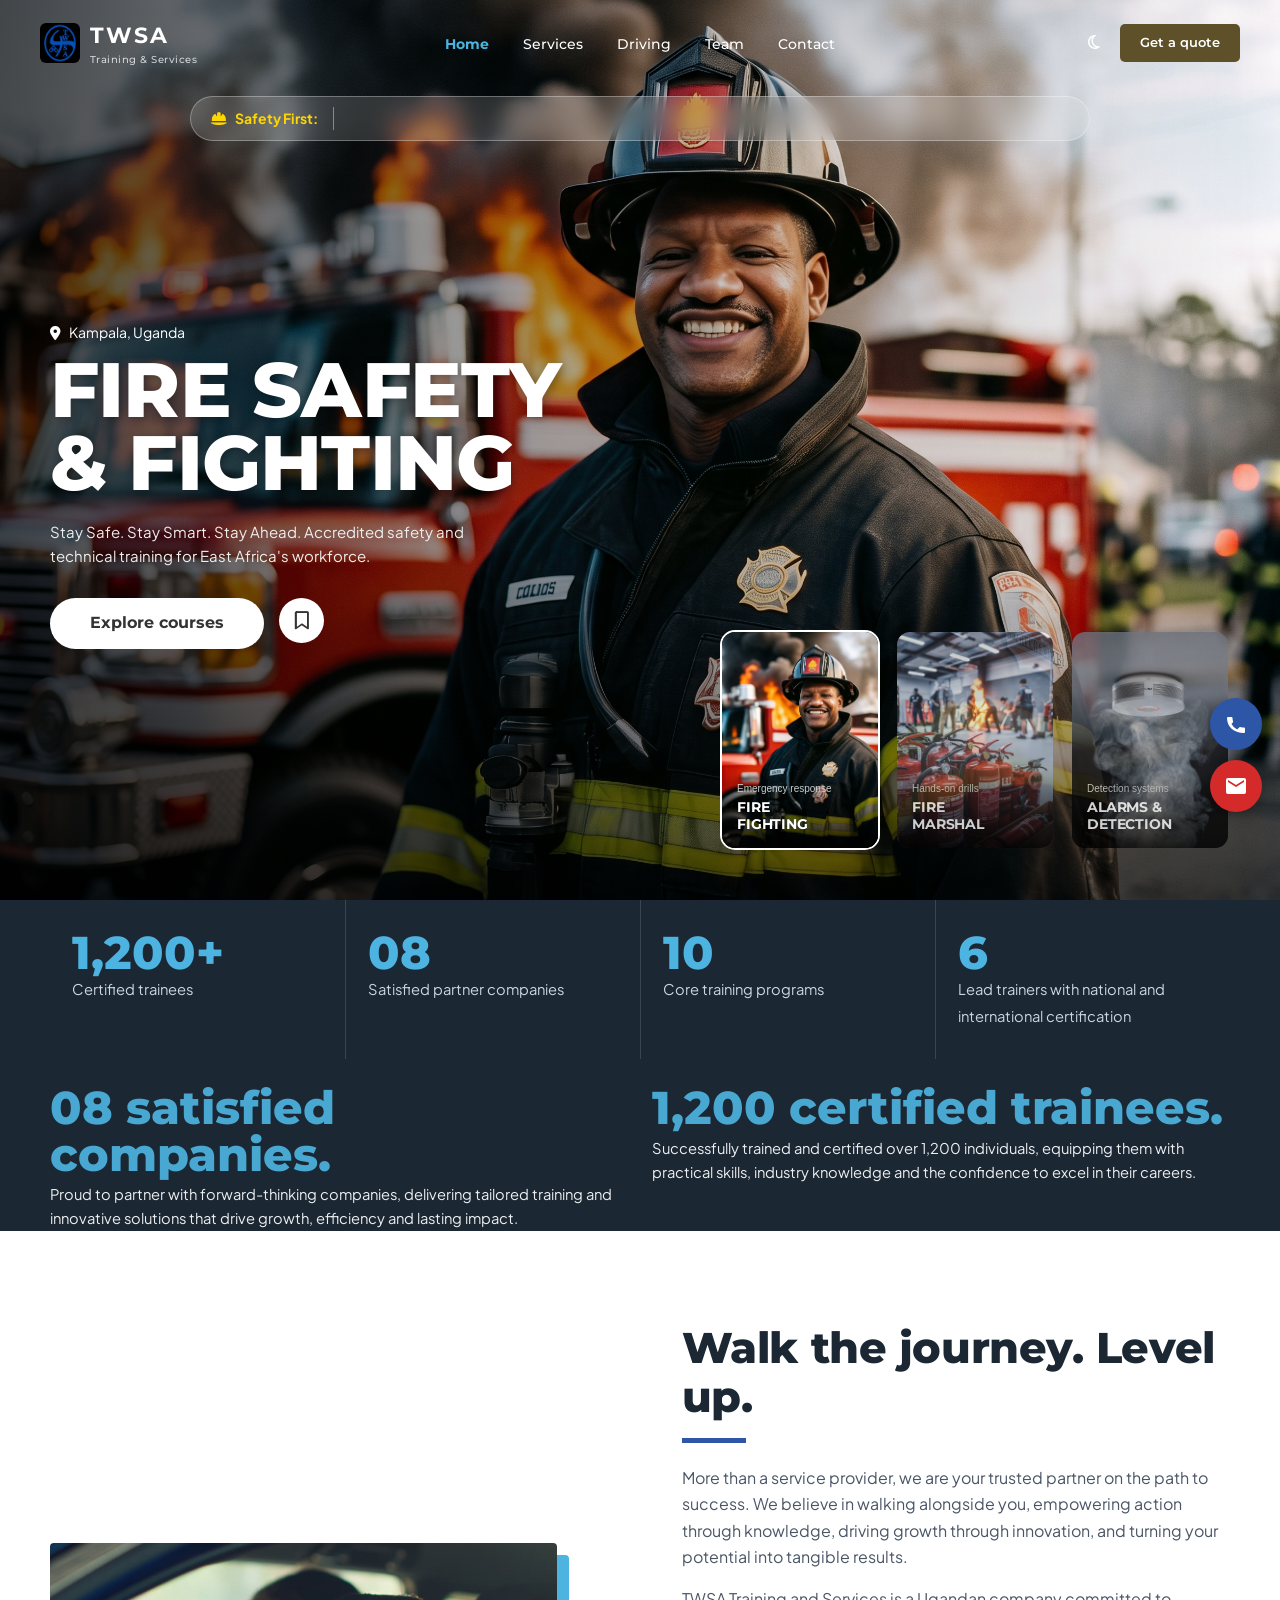
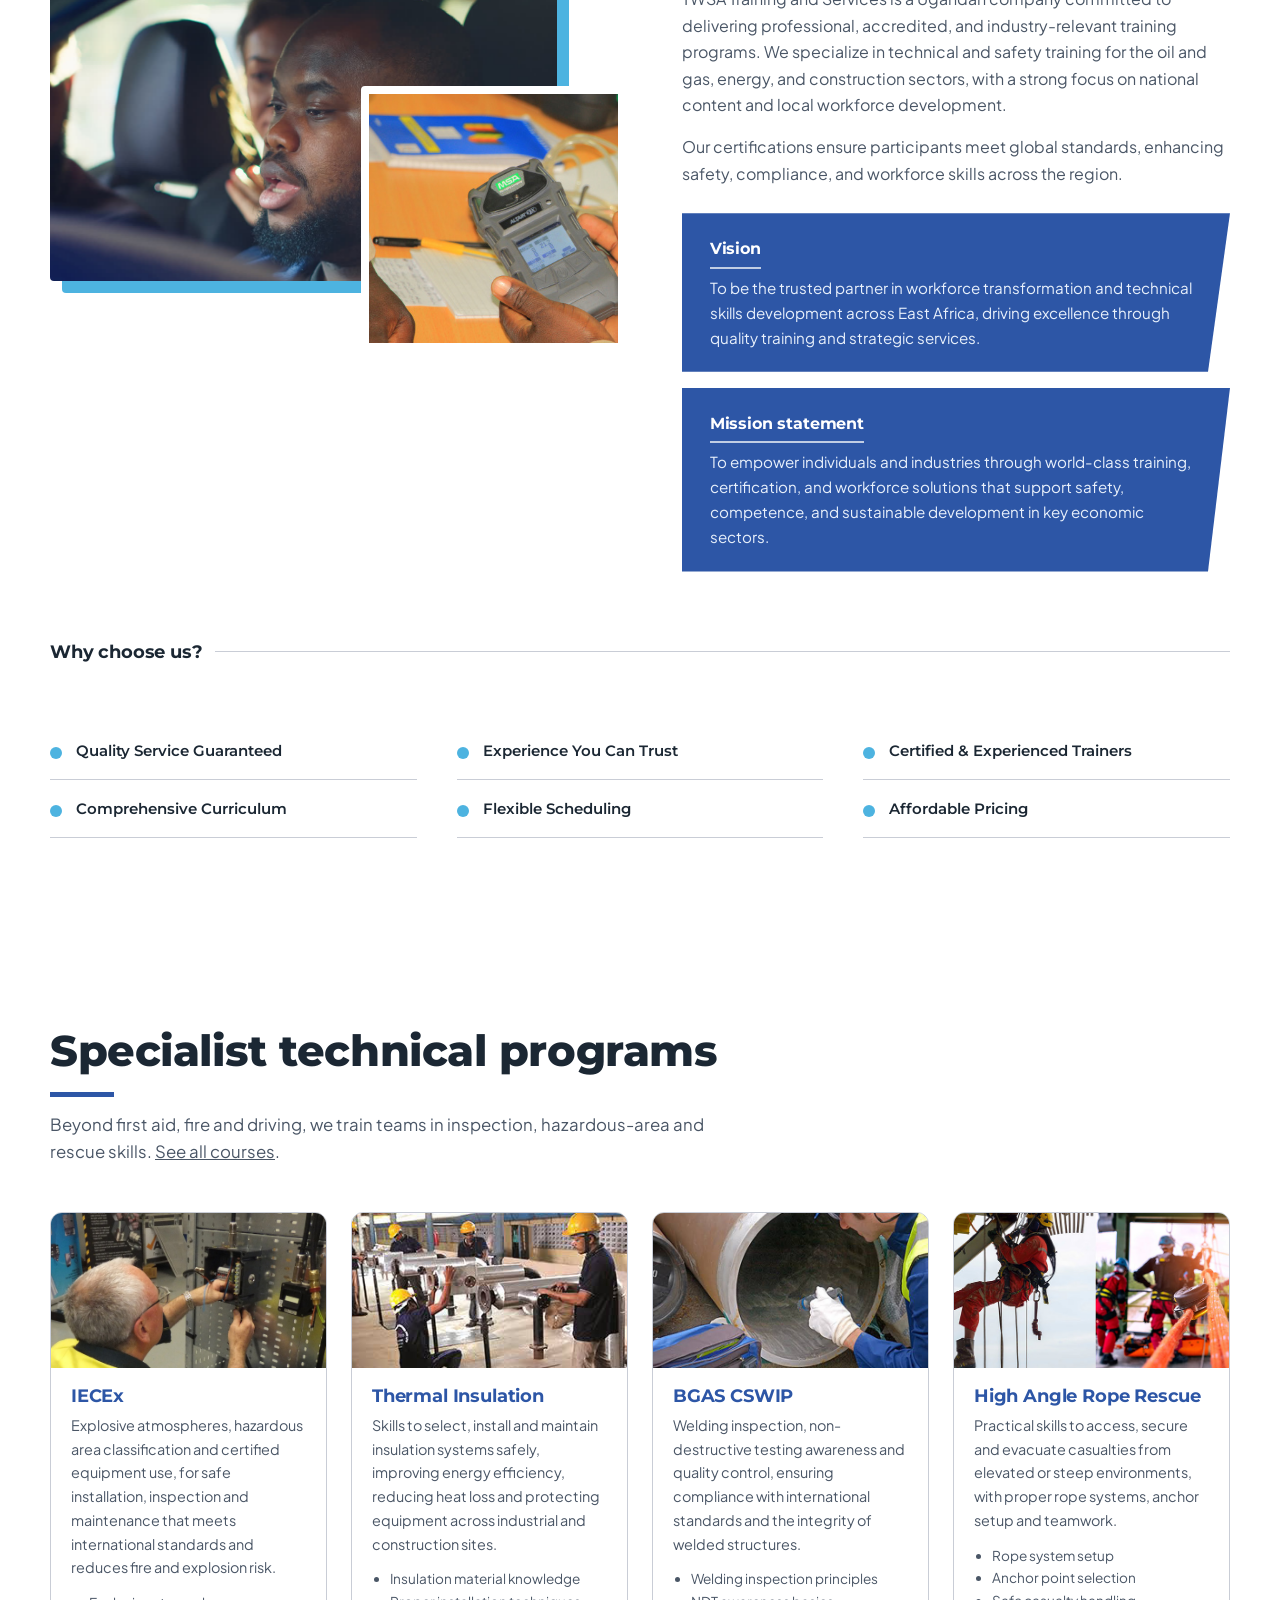
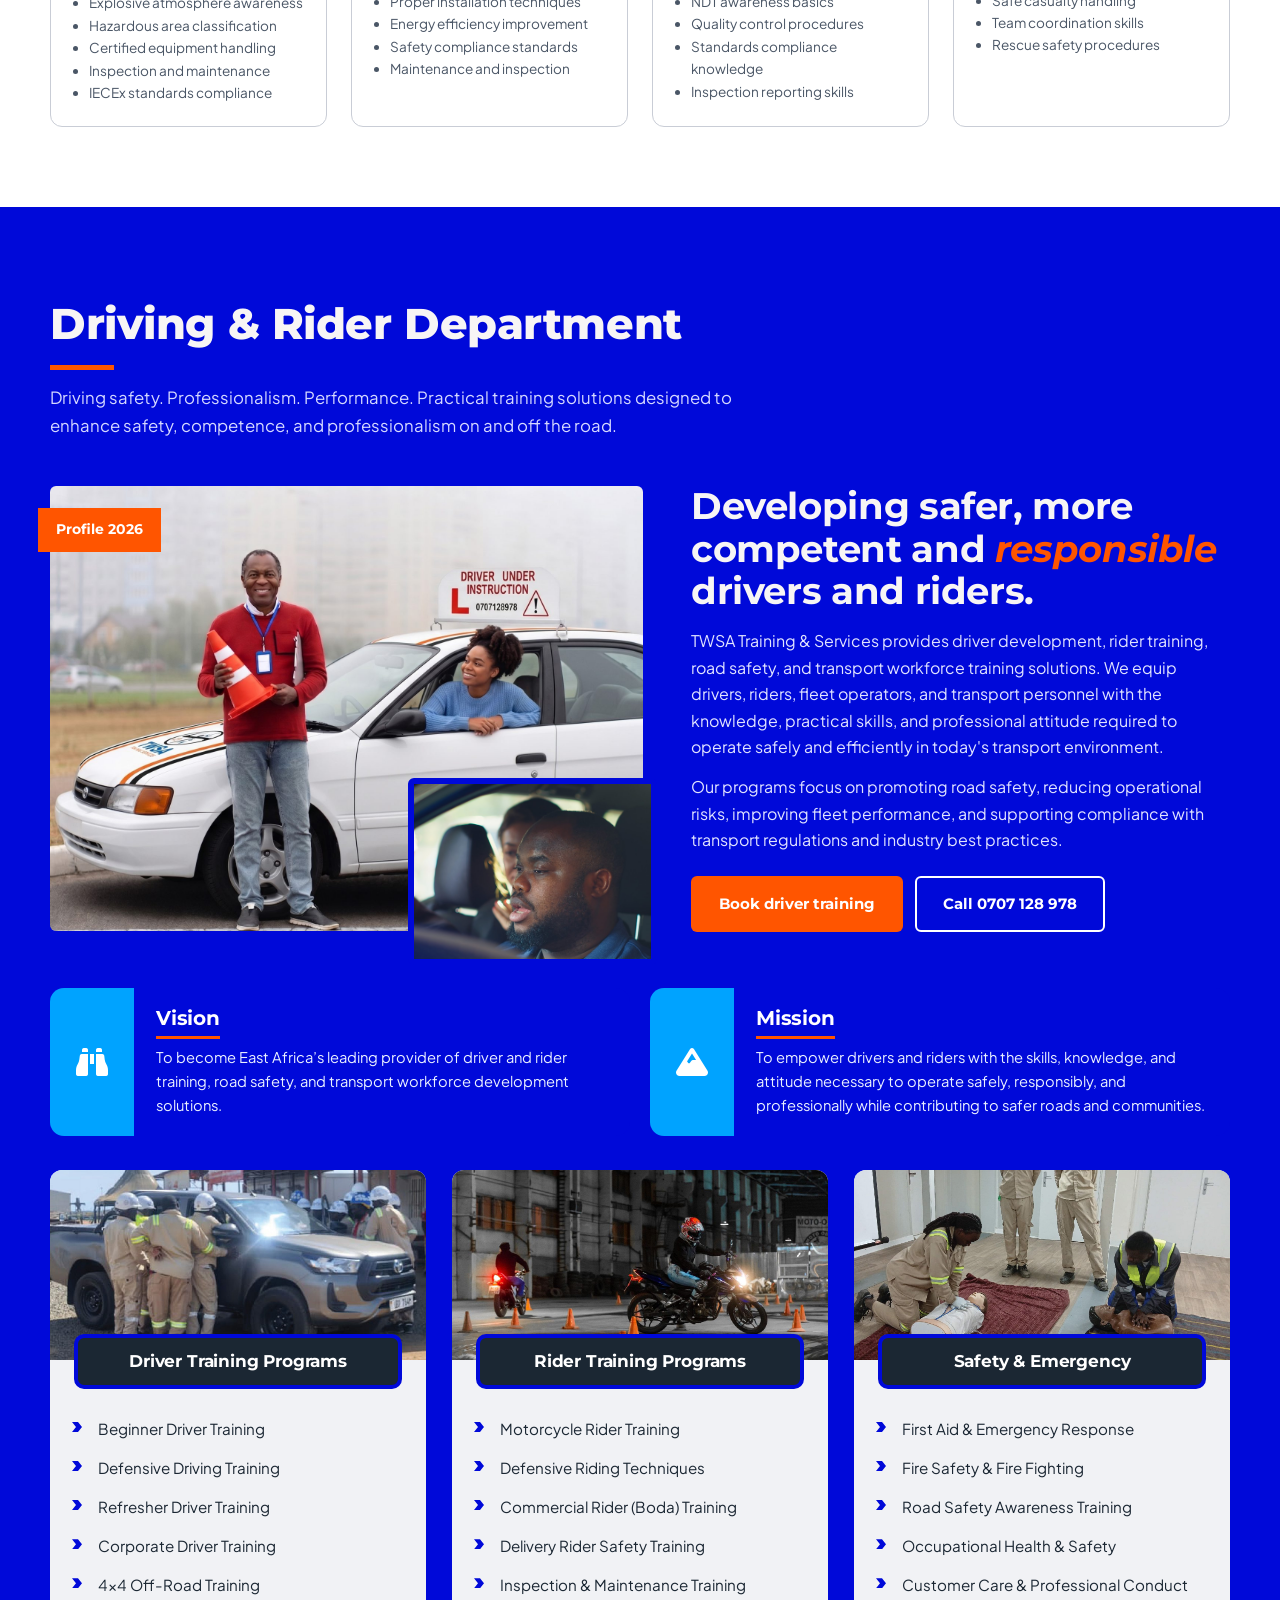
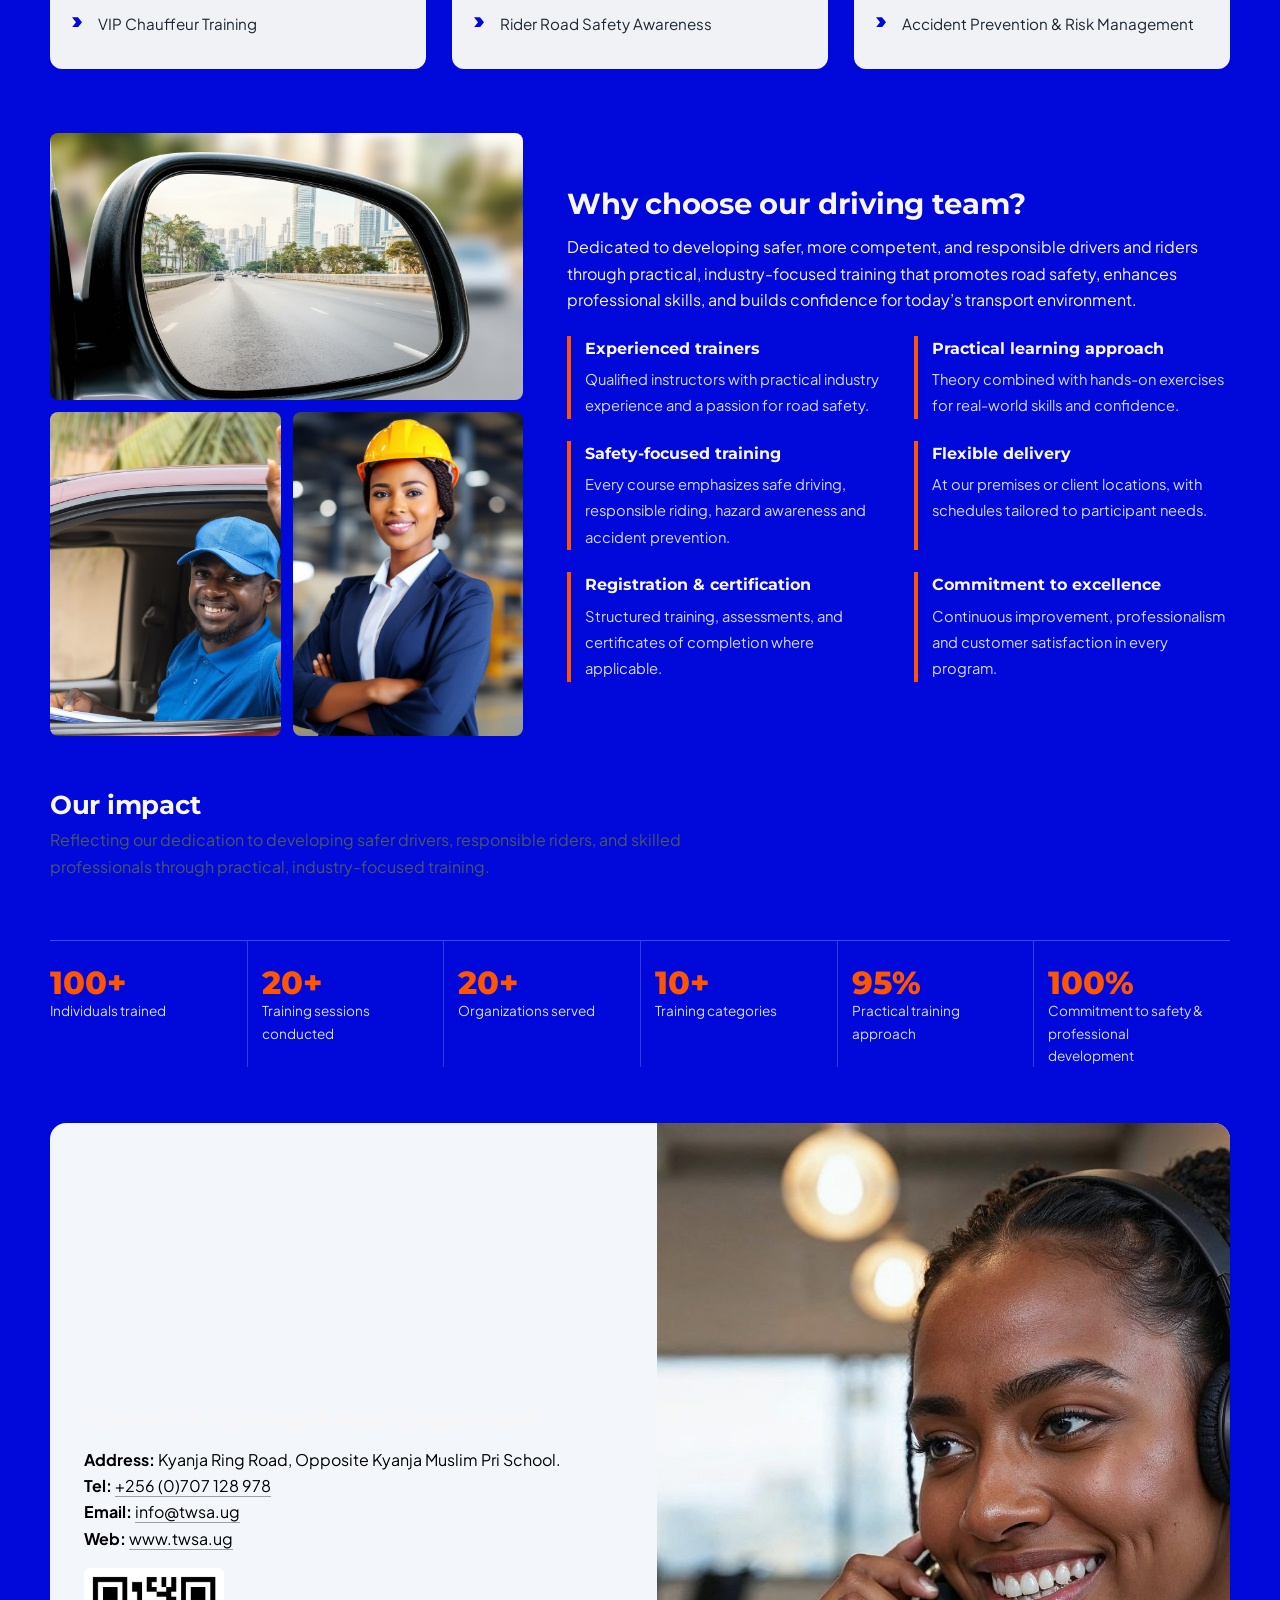
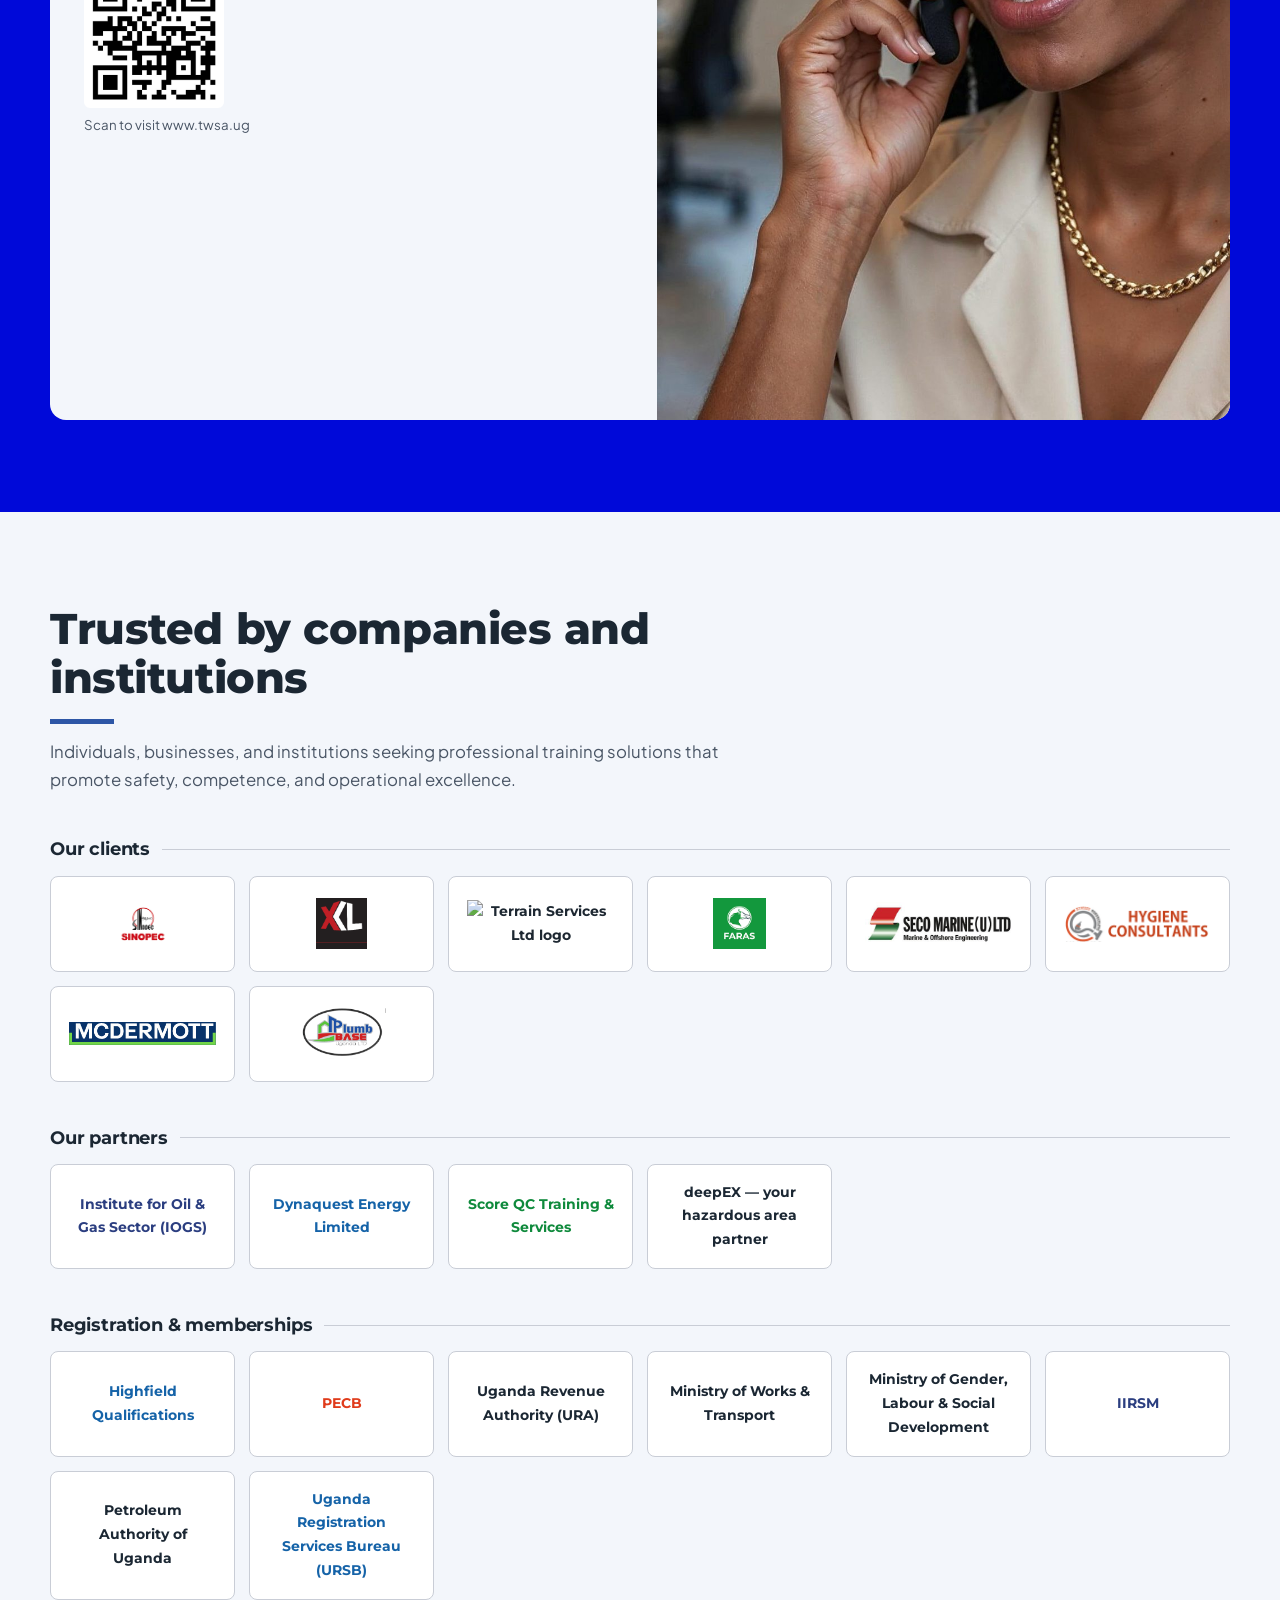
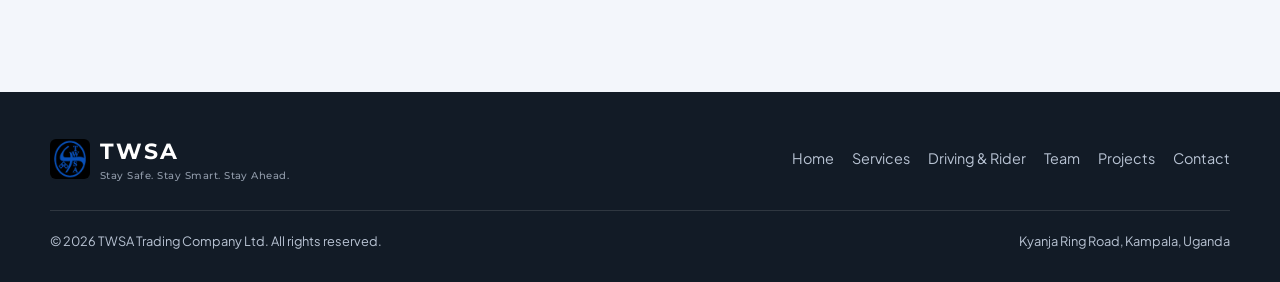
==== commit 0010b98e: "Remove intro video overlay from index.html Removed intro video overlay section from index.html." ====
--- a/index.html
+++ b/index.html
@@ -17,15 +17,7 @@
 <!-- =========================================
      INTRO VIDEO OVERLAY (index only)
      ========================================= -->
-<div id="intro-overlay">
-  <video class="hero-video" id="heroVideo" muted playsinline preload="auto"
-    poster="images/hero.jpg"></video>
-  <div class="hero-video-overlay"></div>
-  <div class="intro-content">
-    <h1>Welcome</h1>
-    <p>Loading your next adventure...</p>
-  </div>
-</div>
+
 
 <!-- =========================================
      MAIN WEBSITE (hidden until video ends)
@@ -364,4 +356,4 @@
 
 <script src="js/app.js"></script>
 </body>
-</html>+</html>
